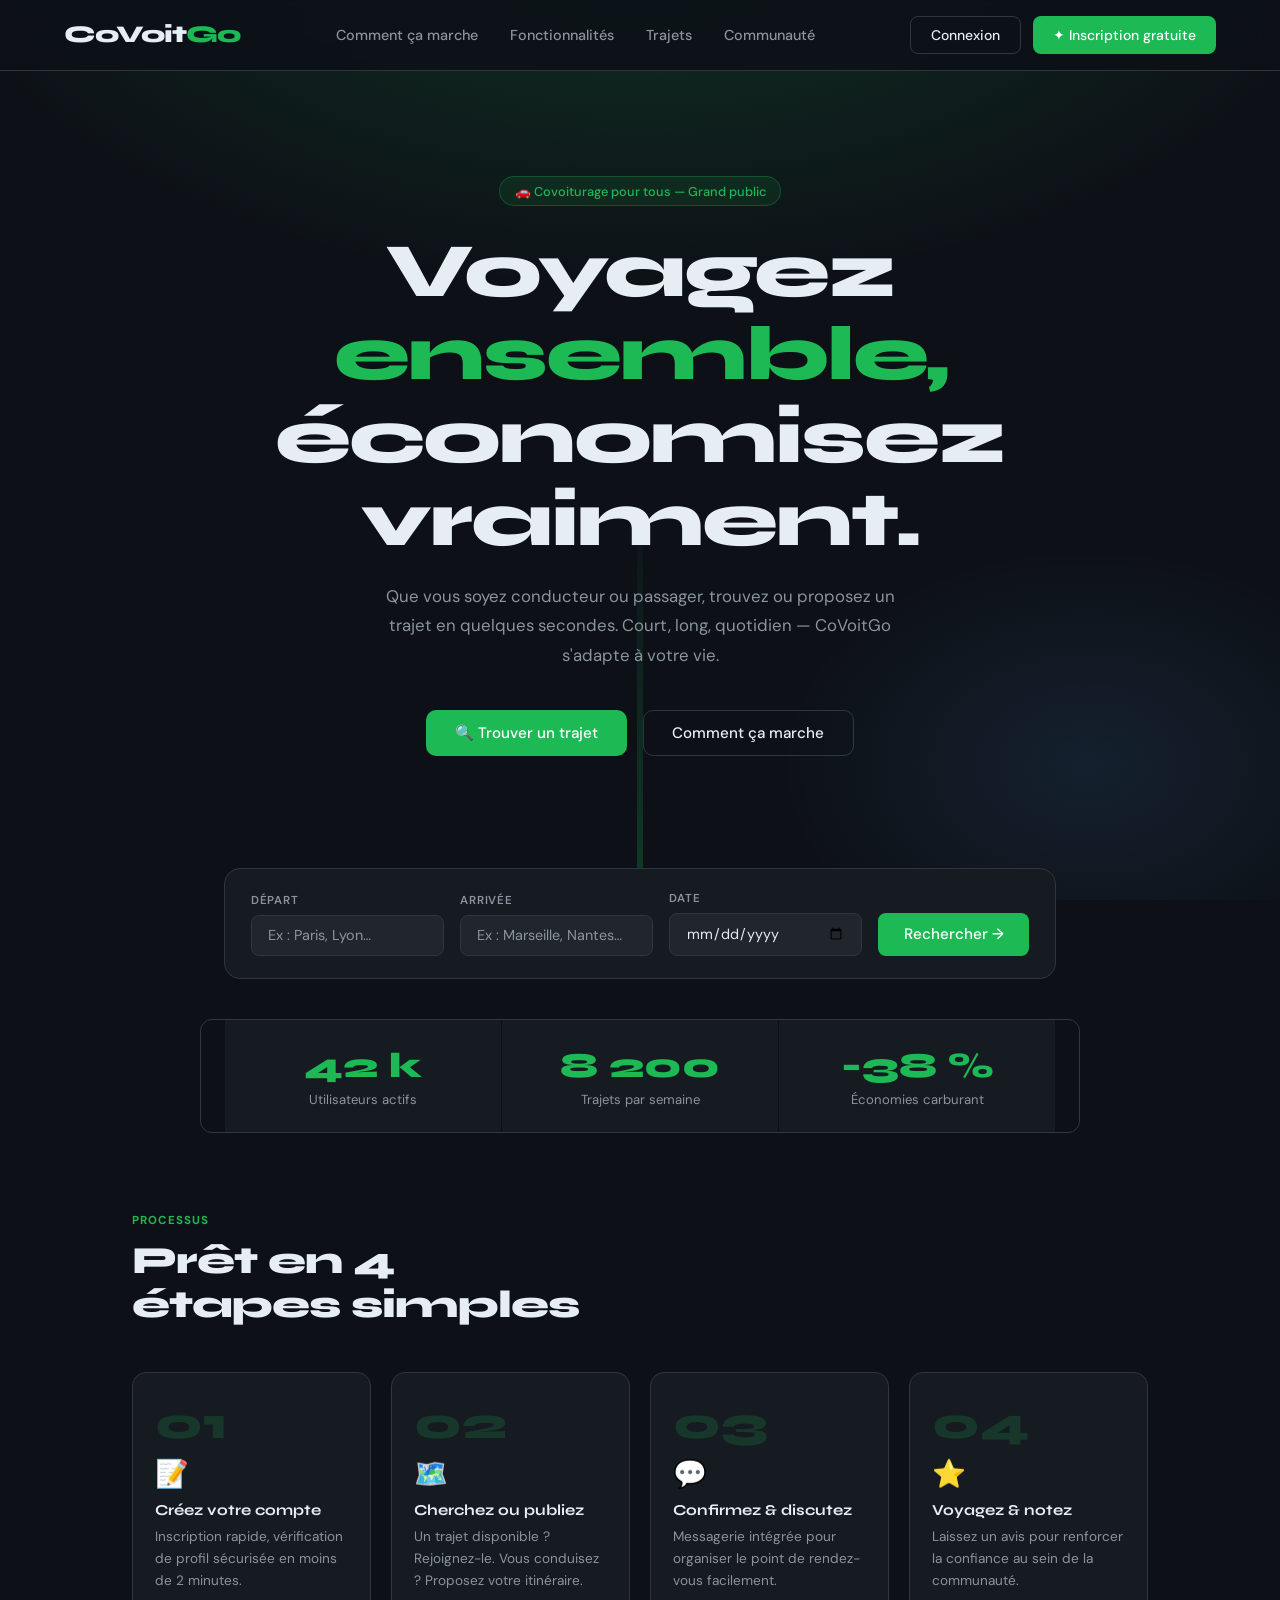
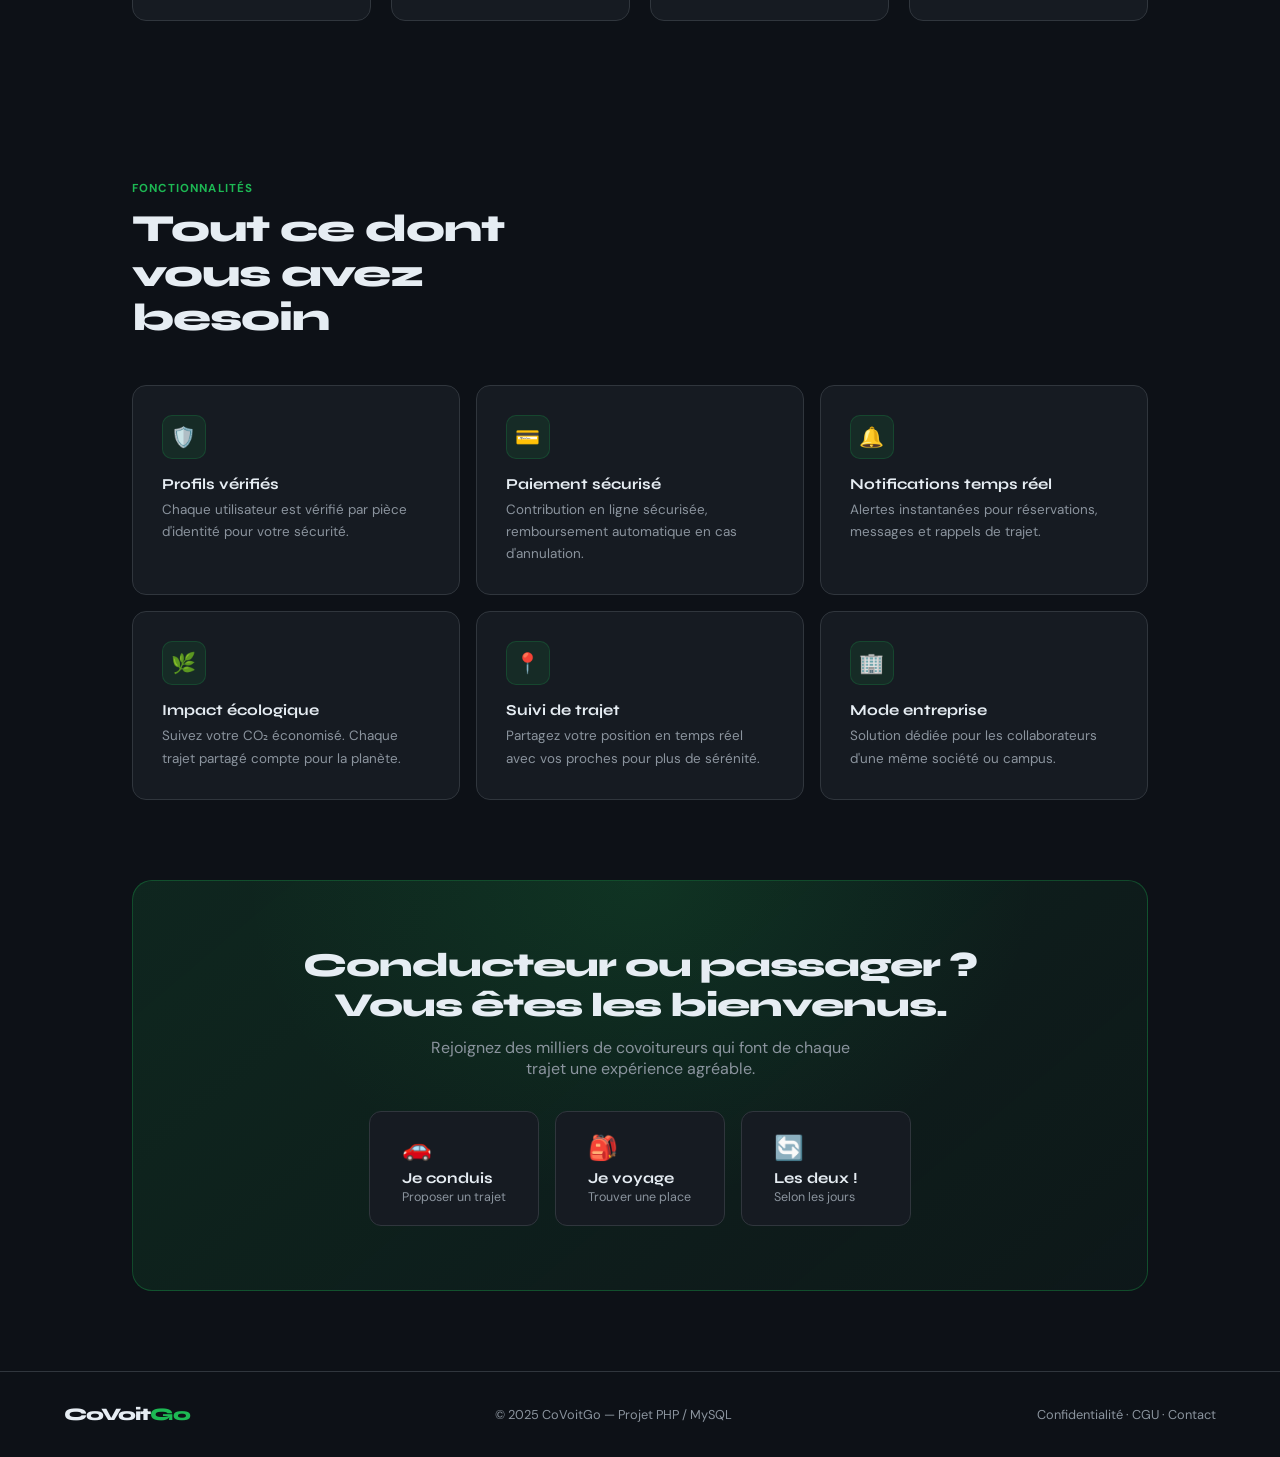
==== index.html @ 41d10e51 "code sans backend" ====
<!DOCTYPE html>
<html lang="fr">
<head>
  <meta charset="UTF-8" />
  <meta name="viewport" content="width=device-width, initial-scale=1.0"/>
  <title>CoVoitGo — Voyagez ensemble</title>
  <link href="https://fonts.googleapis.com/css2?family=Syne:wght@400;600;700;800&family=DM+Sans:wght@300;400;500&display=swap" rel="stylesheet"/>
  <style>
    *, *::before, *::after { box-sizing: border-box; margin: 0; padding: 0; }

    :root {
      --green:  #1DB954;
      --green-dark: #13873c;
      --night:  #0D1117;
      --surface: #161B22;
      --surface2: #21262D;
      --border: #30363D;
      --text:   #E6EDF3;
      --muted:  #8B949E;
      --accent: #58A6FF;
    }

    html { scroll-behavior: smooth; }
    body {
      font-family: 'DM Sans', sans-serif;
      background: var(--night); color: var(--text);
      overflow-x: hidden;
    }

    /* NAV */
    nav {
      position: fixed; top: 0; left: 0; right: 0; z-index: 100;
      display: flex; align-items: center; justify-content: space-between;
      padding: 1rem 4rem;
      background: rgba(13,17,23,.88);
      backdrop-filter: blur(12px);
      border-bottom: 1px solid var(--border);
    }
    .logo { font-family: 'Syne', sans-serif; font-size: 1.5rem; font-weight: 800; letter-spacing: -1px; }
    .logo span { color: var(--green); }
    .nav-links { display: flex; gap: 2rem; list-style: none; }
    .nav-links a { color: var(--muted); text-decoration: none; font-size: .9rem; font-weight: 500; transition: color .2s; }
    .nav-links a:hover { color: var(--text); }
    .nav-cta { display: flex; gap: .75rem; }
    .btn {
      font-family: 'DM Sans', sans-serif; font-size: .875rem; font-weight: 500;
      padding: .55rem 1.25rem; border-radius: 8px;
      cursor: pointer; border: none; transition: all .2s; text-decoration: none;
      display: inline-flex; align-items: center; gap: .4rem;
    }
    .btn-ghost { background: transparent; color: var(--text); border: 1px solid var(--border); }
    .btn-ghost:hover { background: var(--surface2); }
    .btn-primary { background: var(--green); color: #fff; }
    .btn-primary:hover { background: var(--green-dark); transform: translateY(-1px); }

    /* HERO */
    .hero {
      min-height: 100vh;
      display: flex; flex-direction: column; align-items: center; justify-content: center;
      text-align: center; padding: 8rem 2rem 6rem;
      position: relative; overflow: hidden;
    }
    .hero-bg {
      position: absolute; inset: 0; z-index: 0;
      background:
        radial-gradient(ellipse 80% 60% at 50% -10%, rgba(29,185,84,.2) 0%, transparent 70%),
        radial-gradient(ellipse 40% 40% at 85% 85%, rgba(88,166,255,.1) 0%, transparent 60%);
    }
    .road {
      position: absolute; bottom: 0; left: 50%; transform: translateX(-50%);
      width: 6px; height: 45%; background: linear-gradient(to top, var(--green), transparent);
      opacity: .25; border-radius: 9px;
    }
    .hero-tag {
      display: inline-flex; align-items: center; gap: .5rem;
      background: rgba(29,185,84,.1); border: 1px solid rgba(29,185,84,.3);
      color: var(--green); font-size: .8rem; font-weight: 500;
      padding: .35rem .9rem; border-radius: 99px; margin-bottom: 1.5rem;
      position: relative; z-index: 1;
      animation: fadeDown .6s ease both;
    }
    .hero h1 {
      font-family: 'Syne', sans-serif;
      font-size: clamp(2.6rem, 6vw, 5rem);
      font-weight: 800; line-height: 1.08; letter-spacing: -2px;
      max-width: 800px; position: relative; z-index: 1;
      animation: fadeDown .7s .1s ease both;
    }
    .hero h1 .hl { color: var(--green); }
    .hero p {
      max-width: 520px; color: var(--muted); font-size: 1.05rem; line-height: 1.75;
      margin-top: 1.25rem; position: relative; z-index: 1;
      animation: fadeDown .7s .2s ease both;
    }
    .hero-actions {
      display: flex; gap: 1rem; margin-top: 2.5rem;
      position: relative; z-index: 1;
      animation: fadeDown .7s .3s ease both;
    }
    .hero-actions .btn { font-size: .95rem; padding: .75rem 1.8rem; border-radius: 10px; }

    /* SEARCH */
    .search-wrap {
      max-width: 880px; margin: -2rem auto 0;
      padding: 0 1.5rem; position: relative; z-index: 10;
      animation: fadeUp .7s .45s ease both;
    }
    .search-card {
      background: var(--surface); border: 1px solid var(--border);
      border-radius: 16px; padding: 1.4rem 1.6rem;
      display: grid; grid-template-columns: 1fr 1fr 1fr auto; gap: 1rem; align-items: end;
    }
    .field label {
      display: block; font-size: .72rem; color: var(--muted); font-weight: 600;
      margin-bottom: .4rem; letter-spacing: .08em; text-transform: uppercase;
    }
    .field input {
      width: 100%; background: var(--surface2); border: 1px solid var(--border);
      color: var(--text); font-family: 'DM Sans', sans-serif; font-size: .9rem;
      padding: .65rem 1rem; border-radius: 8px; outline: none; transition: border-color .2s;
    }
    .field input:focus { border-color: var(--green); }
    .field input::placeholder { color: var(--muted); }

    /* STATS */
    .stats-row {
      max-width: 880px; margin: 2.5rem auto 0; padding: 0 1.5rem;
      display: grid; grid-template-columns: repeat(3,1fr); gap: 1px;
      border: 1px solid var(--border); border-radius: 12px; overflow: hidden;
    }
    .stat { background: var(--surface); padding: 1.5rem; text-align: center; }
    .stat-num { font-family: 'Syne', sans-serif; font-size: 2.2rem; font-weight: 800; color: var(--green); }
    .stat-lbl { color: var(--muted); font-size: .82rem; margin-top: .25rem; }

    /* SECTION */
    .section { padding: 5rem 2rem; max-width: 1080px; margin: 0 auto; }
    .s-tag { font-size: .72rem; font-weight: 700; letter-spacing: .1em; text-transform: uppercase; color: var(--green); margin-bottom: .7rem; }
    .s-title { font-family: 'Syne', sans-serif; font-size: clamp(1.7rem, 3vw, 2.4rem); font-weight: 800; letter-spacing: -1px; line-height: 1.15; max-width: 480px; }

    /* STEPS */
    .steps { display: grid; grid-template-columns: repeat(4,1fr); gap: 1.25rem; margin-top: 2.8rem; }
    .step {
      background: var(--surface); border: 1px solid var(--border);
      border-radius: 14px; padding: 1.8rem 1.4rem;
      transition: transform .2s, border-color .2s;
    }
    .step:hover { transform: translateY(-5px); border-color: var(--green); }
    .step-n { font-family: 'Syne', sans-serif; font-size: 2.8rem; font-weight: 800; color: rgba(29,185,84,.18); line-height: 1; }
    .step-ico { font-size: 1.7rem; margin: .6rem 0; }
    .step h3 { font-family: 'Syne', sans-serif; font-size: .95rem; font-weight: 700; margin-bottom: .45rem; }
    .step p { color: var(--muted); font-size: .85rem; line-height: 1.6; }

    /* FEATURES */
    .feat-grid { display: grid; grid-template-columns: repeat(3,1fr); gap: 1rem; margin-top: 2.8rem; }
    .feat {
      background: var(--surface); border: 1px solid var(--border);
      border-radius: 14px; padding: 1.8rem; transition: all .25s;
    }
    .feat:hover { border-color: rgba(29,185,84,.4); background: var(--surface2); }
    .feat-ico {
      width: 44px; height: 44px; border-radius: 10px;
      background: rgba(29,185,84,.1); border: 1px solid rgba(29,185,84,.2);
      display: flex; align-items: center; justify-content: center;
      font-size: 1.25rem; margin-bottom: 1rem;
    }
    .feat h3 { font-family: 'Syne', sans-serif; font-size: .95rem; font-weight: 700; margin-bottom: .4rem; }
    .feat p { color: var(--muted); font-size: .84rem; line-height: 1.65; }

    /* CTA BANNER */
    .cta-section { padding: 0 2rem 5rem; max-width: 1080px; margin: 0 auto; }
    .cta-box {
      background: linear-gradient(140deg, rgba(29,185,84,.13) 0%, rgba(29,185,84,.04) 100%);
      border: 1px solid rgba(29,185,84,.3); border-radius: 20px;
      padding: 4rem; text-align: center; position: relative; overflow: hidden;
    }
    .cta-box::before {
      content: ''; position: absolute; inset: 0;
      background: radial-gradient(ellipse at 50% 0%, rgba(29,185,84,.12), transparent 55%);
    }
    .cta-box h2 { font-family: 'Syne', sans-serif; font-size: 2.1rem; font-weight: 800; letter-spacing: -1px; position: relative; }
    .cta-box p { color: var(--muted); font-size: 1rem; max-width: 440px; margin: .8rem auto 2rem; position: relative; }
    .role-cards { display: flex; gap: 1rem; justify-content: center; flex-wrap: wrap; position: relative; }
    .role-card {
      background: var(--surface); border: 1px solid var(--border);
      border-radius: 12px; padding: 1.25rem 2rem;
      cursor: pointer; transition: all .2s; text-decoration: none; color: inherit;
      display: flex; flex-direction: column; align-items: flex-start; min-width: 170px;
    }
    .role-card:hover { border-color: var(--green); transform: translateY(-2px); }
    .role-card .ri { font-size: 1.5rem; margin-bottom: .35rem; }
    .role-card .rl { font-family: 'Syne', sans-serif; font-weight: 700; font-size: .95rem; }
    .role-card .rs { color: var(--muted); font-size: .78rem; margin-top: .12rem; }

    /* FOOTER */
    footer {
      border-top: 1px solid var(--border); padding: 2rem 4rem;
      display: flex; align-items: center; justify-content: space-between;
    }
    footer .logo { font-size: 1.1rem; }
    footer p { color: var(--muted); font-size: .8rem; }

    /* ANIMS */
    @keyframes fadeDown {
      from { opacity:0; transform: translateY(-18px); }
      to   { opacity:1; transform: translateY(0); }
    }
    @keyframes fadeUp {
      from { opacity:0; transform: translateY(22px); }
      to   { opacity:1; transform: translateY(0); }
    }

    @media (max-width: 768px) {
      nav { padding: 1rem 1.25rem; }
      .nav-links { display: none; }
      .search-card { grid-template-columns: 1fr; }
      .steps { grid-template-columns: 1fr 1fr; }
      .feat-grid { grid-template-columns: 1fr; }
      .stats-row { grid-template-columns: 1fr; }
      footer { flex-direction: column; gap: .6rem; text-align: center; }
    }
  </style>
</head>
<body>

<nav>
  <div class="logo">CoVoit<span>Go</span></div>
  <ul class="nav-links">
    <li><a href="#how">Comment ça marche</a></li>
    <li><a href="#features">Fonctionnalités</a></li>
    <li><a href="#">Trajets</a></li>
    <li><a href="#">Communauté</a></li>
  </ul>
  <div class="nav-cta">
    <a href="dashboard.html" class="btn btn-ghost">Connexion</a>
    <a href="dashboard.html" class="btn btn-primary">✦ Inscription gratuite</a>
  </div>
</nav>

<!-- HERO -->
<section class="hero">
  <div class="hero-bg"></div>
  <div class="road"></div>
  <div class="hero-tag">🚗 Covoiturage pour tous — Grand public</div>
  <h1>Voyagez <span class="hl">ensemble,</span><br/>économisez vraiment.</h1>
  <p>Que vous soyez conducteur ou passager, trouvez ou proposez un trajet en quelques secondes. Court, long, quotidien — CoVoitGo s'adapte à votre vie.</p>
  <div class="hero-actions">
    <a href="#search" class="btn btn-primary">🔍 Trouver un trajet</a>
    <a href="#how" class="btn btn-ghost">Comment ça marche</a>
  </div>
</section>

<!-- SEARCH -->
<div class="search-wrap" id="search">
  <div class="search-card">
    <div class="field">
      <label>Départ</label>
      <input type="text" placeholder="Ex : Paris, Lyon…" />
    </div>
    <div class="field">
      <label>Arrivée</label>
      <input type="text" placeholder="Ex : Marseille, Nantes…" />
    </div>
    <div class="field">
      <label>Date</label>
      <input type="date" />
    </div>
    <button class="btn btn-primary" style="padding:.72rem 1.6rem; font-size:.95rem; border-radius:8px;">Rechercher →</button>
  </div>
</div>

<!-- STATS -->
<div class="stats-row">
  <div class="stat"><div class="stat-num">42 k</div><div class="stat-lbl">Utilisateurs actifs</div></div>
  <div class="stat"><div class="stat-num">8 200</div><div class="stat-lbl">Trajets par semaine</div></div>
  <div class="stat"><div class="stat-num">-38 %</div><div class="stat-lbl">Économies carburant</div></div>
</div>

<!-- HOW -->
<section class="section" id="how">
  <div class="s-tag">Processus</div>
  <h2 class="s-title">Prêt en 4 étapes simples</h2>
  <div class="steps">
    <div class="step"><div class="step-n">01</div><div class="step-ico">📝</div><h3>Créez votre compte</h3><p>Inscription rapide, vérification de profil sécurisée en moins de 2 minutes.</p></div>
    <div class="step"><div class="step-n">02</div><div class="step-ico">🗺️</div><h3>Cherchez ou publiez</h3><p>Un trajet disponible ? Rejoignez-le. Vous conduisez ? Proposez votre itinéraire.</p></div>
    <div class="step"><div class="step-n">03</div><div class="step-ico">💬</div><h3>Confirmez & discutez</h3><p>Messagerie intégrée pour organiser le point de rendez-vous facilement.</p></div>
    <div class="step"><div class="step-n">04</div><div class="step-ico">⭐</div><h3>Voyagez & notez</h3><p>Laissez un avis pour renforcer la confiance au sein de la communauté.</p></div>
  </div>
</section>

<!-- FEATURES -->
<section class="section" id="features">
  <div class="s-tag">Fonctionnalités</div>
  <h2 class="s-title">Tout ce dont vous avez besoin</h2>
  <div class="feat-grid">
    <div class="feat"><div class="feat-ico">🛡️</div><h3>Profils vérifiés</h3><p>Chaque utilisateur est vérifié par pièce d'identité pour votre sécurité.</p></div>
    <div class="feat"><div class="feat-ico">💳</div><h3>Paiement sécurisé</h3><p>Contribution en ligne sécurisée, remboursement automatique en cas d'annulation.</p></div>
    <div class="feat"><div class="feat-ico">🔔</div><h3>Notifications temps réel</h3><p>Alertes instantanées pour réservations, messages et rappels de trajet.</p></div>
    <div class="feat"><div class="feat-ico">🌿</div><h3>Impact écologique</h3><p>Suivez votre CO₂ économisé. Chaque trajet partagé compte pour la planète.</p></div>
    <div class="feat"><div class="feat-ico">📍</div><h3>Suivi de trajet</h3><p>Partagez votre position en temps réel avec vos proches pour plus de sérénité.</p></div>
    <div class="feat"><div class="feat-ico">🏢</div><h3>Mode entreprise</h3><p>Solution dédiée pour les collaborateurs d'une même société ou campus.</p></div>
  </div>
</section>

<!-- CTA -->
<div class="cta-section">
  <div class="cta-box">
    <h2>Conducteur ou passager ?<br/>Vous êtes les bienvenus.</h2>
    <p>Rejoignez des milliers de covoitureurs qui font de chaque trajet une expérience agréable.</p>
    <div class="role-cards">
      <a href="dashboard.html" class="role-card"><span class="ri">🚗</span><span class="rl">Je conduis</span><span class="rs">Proposer un trajet</span></a>
      <a href="dashboard.html" class="role-card"><span class="ri">🎒</span><span class="rl">Je voyage</span><span class="rs">Trouver une place</span></a>
      <a href="dashboard.html" class="role-card"><span class="ri">🔄</span><span class="rl">Les deux !</span><span class="rs">Selon les jours</span></a>
    </div>
  </div>
</div>

<footer>
  <div class="logo">CoVoit<span>Go</span></div>
  <p>© 2025 CoVoitGo — Projet PHP / MySQL</p>
  <p>Confidentialité · CGU · Contact</p>
</footer>

</body>
</html>
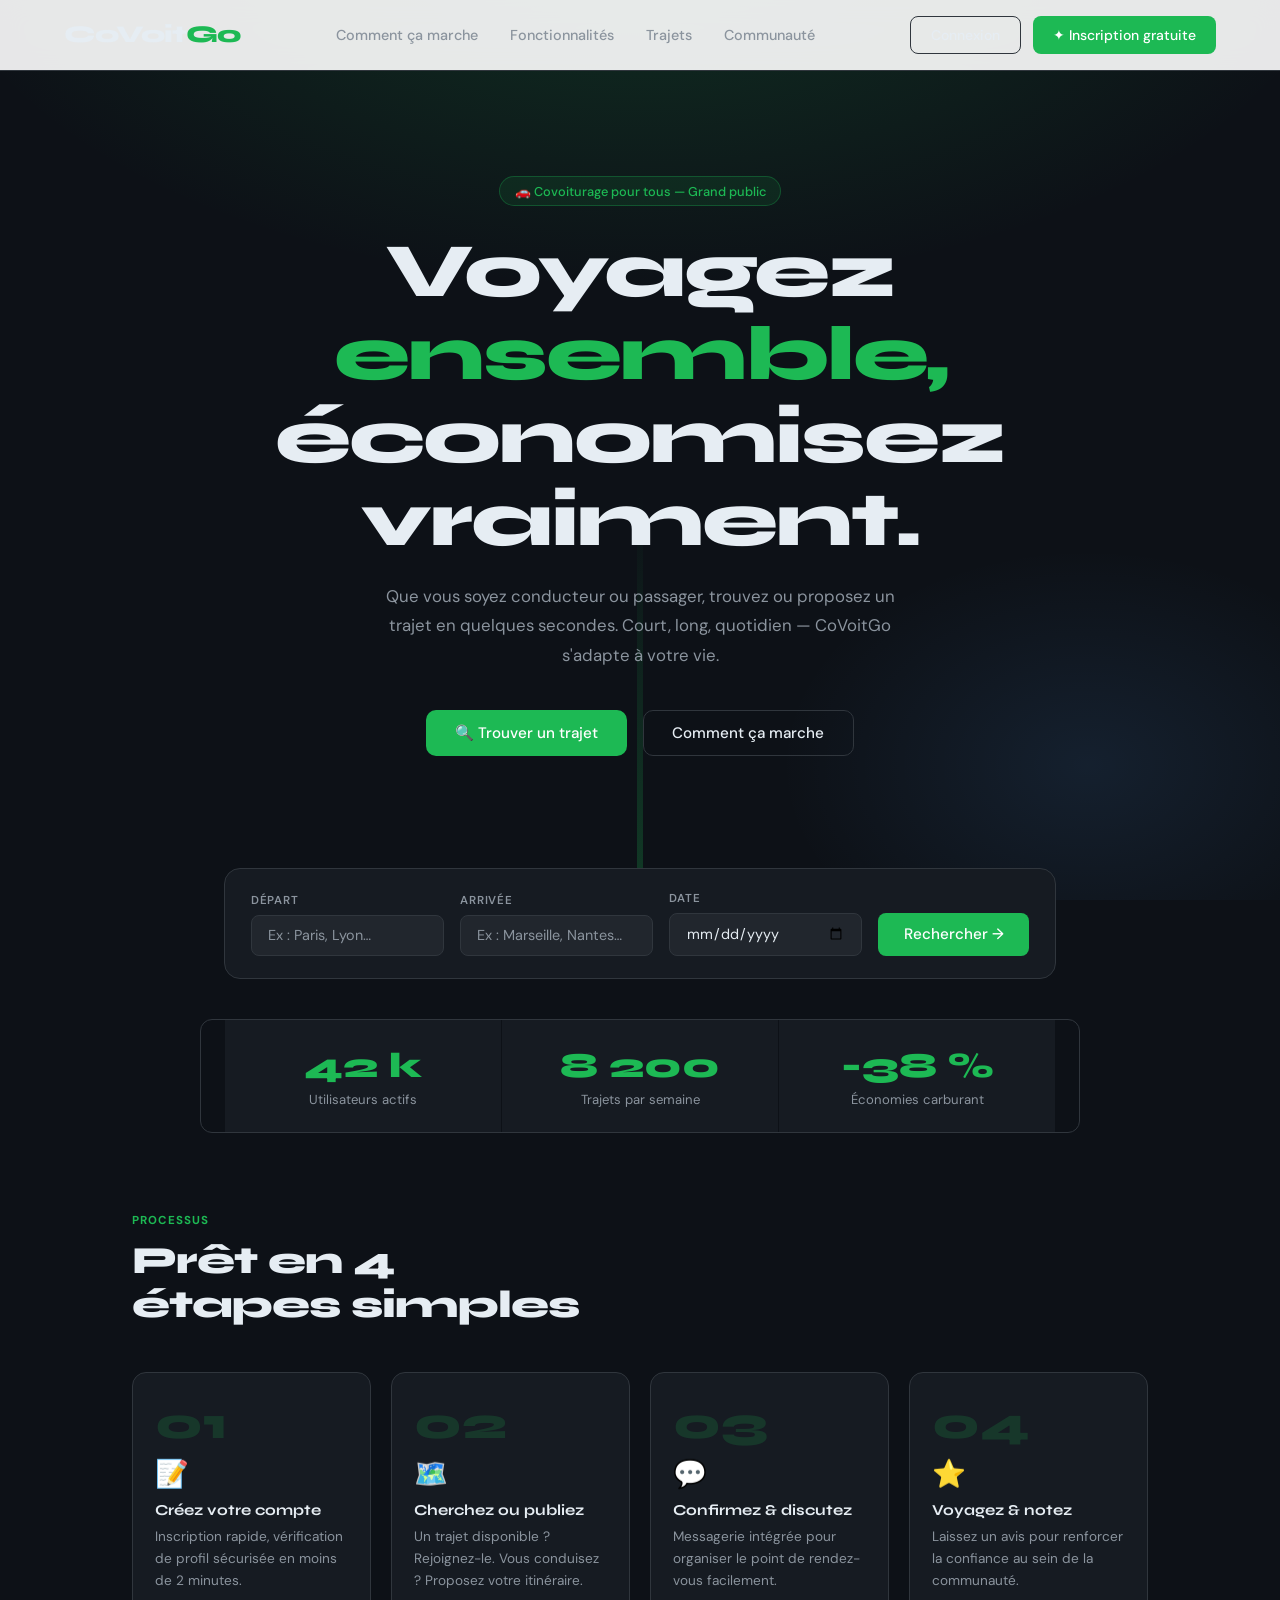
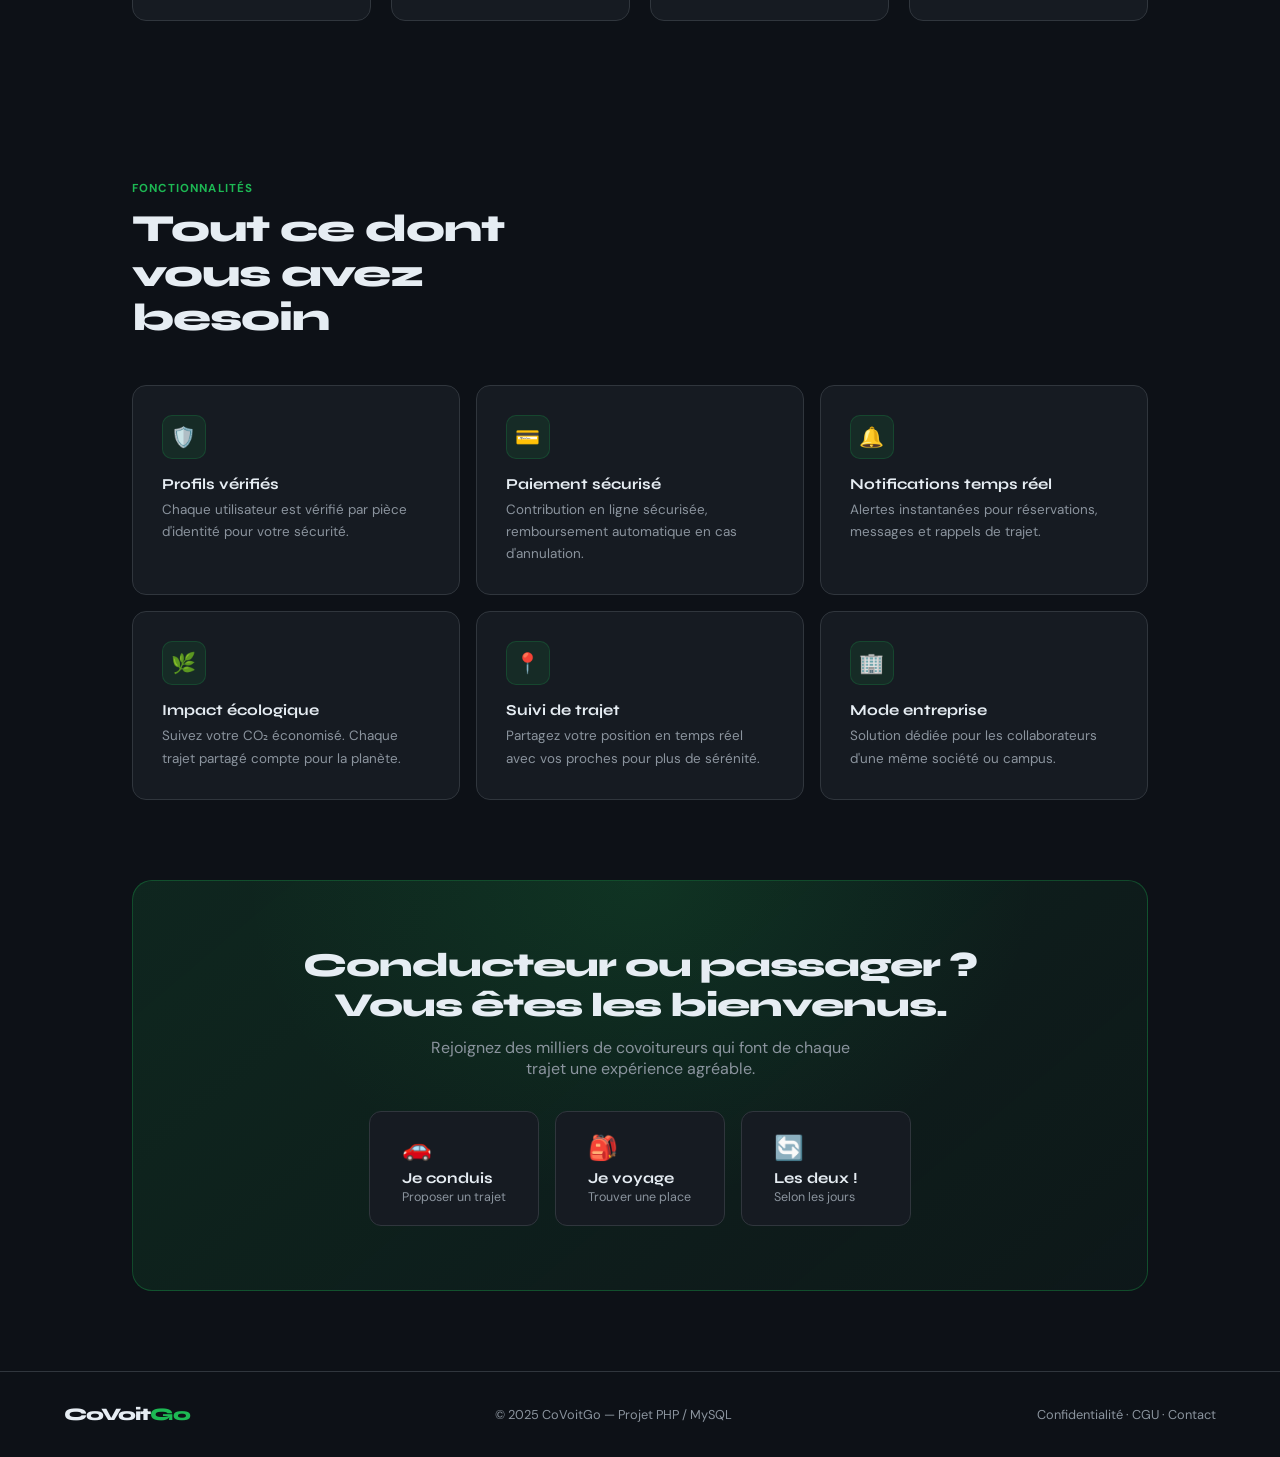
==== commit 8d1f39fe: "implémentation 1" ====
--- a/index.html
+++ b/index.html
@@ -5,220 +5,7 @@
   <meta name="viewport" content="width=device-width, initial-scale=1.0"/>
   <title>CoVoitGo — Voyagez ensemble</title>
   <link href="https://fonts.googleapis.com/css2?family=Syne:wght@400;600;700;800&family=DM+Sans:wght@300;400;500&display=swap" rel="stylesheet"/>
-  <style>
-    *, *::before, *::after { box-sizing: border-box; margin: 0; padding: 0; }
-
-    :root {
-      --green:  #1DB954;
-      --green-dark: #13873c;
-      --night:  #0D1117;
-      --surface: #161B22;
-      --surface2: #21262D;
-      --border: #30363D;
-      --text:   #E6EDF3;
-      --muted:  #8B949E;
-      --accent: #58A6FF;
-    }
-
-    html { scroll-behavior: smooth; }
-    body {
-      font-family: 'DM Sans', sans-serif;
-      background: var(--night); color: var(--text);
-      overflow-x: hidden;
-    }
-
-    /* NAV */
-    nav {
-      position: fixed; top: 0; left: 0; right: 0; z-index: 100;
-      display: flex; align-items: center; justify-content: space-between;
-      padding: 1rem 4rem;
-      background: rgba(13,17,23,.88);
-      backdrop-filter: blur(12px);
-      border-bottom: 1px solid var(--border);
-    }
-    .logo { font-family: 'Syne', sans-serif; font-size: 1.5rem; font-weight: 800; letter-spacing: -1px; }
-    .logo span { color: var(--green); }
-    .nav-links { display: flex; gap: 2rem; list-style: none; }
-    .nav-links a { color: var(--muted); text-decoration: none; font-size: .9rem; font-weight: 500; transition: color .2s; }
-    .nav-links a:hover { color: var(--text); }
-    .nav-cta { display: flex; gap: .75rem; }
-    .btn {
-      font-family: 'DM Sans', sans-serif; font-size: .875rem; font-weight: 500;
-      padding: .55rem 1.25rem; border-radius: 8px;
-      cursor: pointer; border: none; transition: all .2s; text-decoration: none;
-      display: inline-flex; align-items: center; gap: .4rem;
-    }
-    .btn-ghost { background: transparent; color: var(--text); border: 1px solid var(--border); }
-    .btn-ghost:hover { background: var(--surface2); }
-    .btn-primary { background: var(--green); color: #fff; }
-    .btn-primary:hover { background: var(--green-dark); transform: translateY(-1px); }
-
-    /* HERO */
-    .hero {
-      min-height: 100vh;
-      display: flex; flex-direction: column; align-items: center; justify-content: center;
-      text-align: center; padding: 8rem 2rem 6rem;
-      position: relative; overflow: hidden;
-    }
-    .hero-bg {
-      position: absolute; inset: 0; z-index: 0;
-      background:
-        radial-gradient(ellipse 80% 60% at 50% -10%, rgba(29,185,84,.2) 0%, transparent 70%),
-        radial-gradient(ellipse 40% 40% at 85% 85%, rgba(88,166,255,.1) 0%, transparent 60%);
-    }
-    .road {
-      position: absolute; bottom: 0; left: 50%; transform: translateX(-50%);
-      width: 6px; height: 45%; background: linear-gradient(to top, var(--green), transparent);
-      opacity: .25; border-radius: 9px;
-    }
-    .hero-tag {
-      display: inline-flex; align-items: center; gap: .5rem;
-      background: rgba(29,185,84,.1); border: 1px solid rgba(29,185,84,.3);
-      color: var(--green); font-size: .8rem; font-weight: 500;
-      padding: .35rem .9rem; border-radius: 99px; margin-bottom: 1.5rem;
-      position: relative; z-index: 1;
-      animation: fadeDown .6s ease both;
-    }
-    .hero h1 {
-      font-family: 'Syne', sans-serif;
-      font-size: clamp(2.6rem, 6vw, 5rem);
-      font-weight: 800; line-height: 1.08; letter-spacing: -2px;
-      max-width: 800px; position: relative; z-index: 1;
-      animation: fadeDown .7s .1s ease both;
-    }
-    .hero h1 .hl { color: var(--green); }
-    .hero p {
-      max-width: 520px; color: var(--muted); font-size: 1.05rem; line-height: 1.75;
-      margin-top: 1.25rem; position: relative; z-index: 1;
-      animation: fadeDown .7s .2s ease both;
-    }
-    .hero-actions {
-      display: flex; gap: 1rem; margin-top: 2.5rem;
-      position: relative; z-index: 1;
-      animation: fadeDown .7s .3s ease both;
-    }
-    .hero-actions .btn { font-size: .95rem; padding: .75rem 1.8rem; border-radius: 10px; }
-
-    /* SEARCH */
-    .search-wrap {
-      max-width: 880px; margin: -2rem auto 0;
-      padding: 0 1.5rem; position: relative; z-index: 10;
-      animation: fadeUp .7s .45s ease both;
-    }
-    .search-card {
-      background: var(--surface); border: 1px solid var(--border);
-      border-radius: 16px; padding: 1.4rem 1.6rem;
-      display: grid; grid-template-columns: 1fr 1fr 1fr auto; gap: 1rem; align-items: end;
-    }
-    .field label {
-      display: block; font-size: .72rem; color: var(--muted); font-weight: 600;
-      margin-bottom: .4rem; letter-spacing: .08em; text-transform: uppercase;
-    }
-    .field input {
-      width: 100%; background: var(--surface2); border: 1px solid var(--border);
-      color: var(--text); font-family: 'DM Sans', sans-serif; font-size: .9rem;
-      padding: .65rem 1rem; border-radius: 8px; outline: none; transition: border-color .2s;
-    }
-    .field input:focus { border-color: var(--green); }
-    .field input::placeholder { color: var(--muted); }
-
-    /* STATS */
-    .stats-row {
-      max-width: 880px; margin: 2.5rem auto 0; padding: 0 1.5rem;
-      display: grid; grid-template-columns: repeat(3,1fr); gap: 1px;
-      border: 1px solid var(--border); border-radius: 12px; overflow: hidden;
-    }
-    .stat { background: var(--surface); padding: 1.5rem; text-align: center; }
-    .stat-num { font-family: 'Syne', sans-serif; font-size: 2.2rem; font-weight: 800; color: var(--green); }
-    .stat-lbl { color: var(--muted); font-size: .82rem; margin-top: .25rem; }
-
-    /* SECTION */
-    .section { padding: 5rem 2rem; max-width: 1080px; margin: 0 auto; }
-    .s-tag { font-size: .72rem; font-weight: 700; letter-spacing: .1em; text-transform: uppercase; color: var(--green); margin-bottom: .7rem; }
-    .s-title { font-family: 'Syne', sans-serif; font-size: clamp(1.7rem, 3vw, 2.4rem); font-weight: 800; letter-spacing: -1px; line-height: 1.15; max-width: 480px; }
-
-    /* STEPS */
-    .steps { display: grid; grid-template-columns: repeat(4,1fr); gap: 1.25rem; margin-top: 2.8rem; }
-    .step {
-      background: var(--surface); border: 1px solid var(--border);
-      border-radius: 14px; padding: 1.8rem 1.4rem;
-      transition: transform .2s, border-color .2s;
-    }
-    .step:hover { transform: translateY(-5px); border-color: var(--green); }
-    .step-n { font-family: 'Syne', sans-serif; font-size: 2.8rem; font-weight: 800; color: rgba(29,185,84,.18); line-height: 1; }
-    .step-ico { font-size: 1.7rem; margin: .6rem 0; }
-    .step h3 { font-family: 'Syne', sans-serif; font-size: .95rem; font-weight: 700; margin-bottom: .45rem; }
-    .step p { color: var(--muted); font-size: .85rem; line-height: 1.6; }
-
-    /* FEATURES */
-    .feat-grid { display: grid; grid-template-columns: repeat(3,1fr); gap: 1rem; margin-top: 2.8rem; }
-    .feat {
-      background: var(--surface); border: 1px solid var(--border);
-      border-radius: 14px; padding: 1.8rem; transition: all .25s;
-    }
-    .feat:hover { border-color: rgba(29,185,84,.4); background: var(--surface2); }
-    .feat-ico {
-      width: 44px; height: 44px; border-radius: 10px;
-      background: rgba(29,185,84,.1); border: 1px solid rgba(29,185,84,.2);
-      display: flex; align-items: center; justify-content: center;
-      font-size: 1.25rem; margin-bottom: 1rem;
-    }
-    .feat h3 { font-family: 'Syne', sans-serif; font-size: .95rem; font-weight: 700; margin-bottom: .4rem; }
-    .feat p { color: var(--muted); font-size: .84rem; line-height: 1.65; }
-
-    /* CTA BANNER */
-    .cta-section { padding: 0 2rem 5rem; max-width: 1080px; margin: 0 auto; }
-    .cta-box {
-      background: linear-gradient(140deg, rgba(29,185,84,.13) 0%, rgba(29,185,84,.04) 100%);
-      border: 1px solid rgba(29,185,84,.3); border-radius: 20px;
-      padding: 4rem; text-align: center; position: relative; overflow: hidden;
-    }
-    .cta-box::before {
-      content: ''; position: absolute; inset: 0;
-      background: radial-gradient(ellipse at 50% 0%, rgba(29,185,84,.12), transparent 55%);
-    }
-    .cta-box h2 { font-family: 'Syne', sans-serif; font-size: 2.1rem; font-weight: 800; letter-spacing: -1px; position: relative; }
-    .cta-box p { color: var(--muted); font-size: 1rem; max-width: 440px; margin: .8rem auto 2rem; position: relative; }
-    .role-cards { display: flex; gap: 1rem; justify-content: center; flex-wrap: wrap; position: relative; }
-    .role-card {
-      background: var(--surface); border: 1px solid var(--border);
-      border-radius: 12px; padding: 1.25rem 2rem;
-      cursor: pointer; transition: all .2s; text-decoration: none; color: inherit;
-      display: flex; flex-direction: column; align-items: flex-start; min-width: 170px;
-    }
-    .role-card:hover { border-color: var(--green); transform: translateY(-2px); }
-    .role-card .ri { font-size: 1.5rem; margin-bottom: .35rem; }
-    .role-card .rl { font-family: 'Syne', sans-serif; font-weight: 700; font-size: .95rem; }
-    .role-card .rs { color: var(--muted); font-size: .78rem; margin-top: .12rem; }
-
-    /* FOOTER */
-    footer {
-      border-top: 1px solid var(--border); padding: 2rem 4rem;
-      display: flex; align-items: center; justify-content: space-between;
-    }
-    footer .logo { font-size: 1.1rem; }
-    footer p { color: var(--muted); font-size: .8rem; }
-
-    /* ANIMS */
-    @keyframes fadeDown {
-      from { opacity:0; transform: translateY(-18px); }
-      to   { opacity:1; transform: translateY(0); }
-    }
-    @keyframes fadeUp {
-      from { opacity:0; transform: translateY(22px); }
-      to   { opacity:1; transform: translateY(0); }
-    }
-
-    @media (max-width: 768px) {
-      nav { padding: 1rem 1.25rem; }
-      .nav-links { display: none; }
-      .search-card { grid-template-columns: 1fr; }
-      .steps { grid-template-columns: 1fr 1fr; }
-      .feat-grid { grid-template-columns: 1fr; }
-      .stats-row { grid-template-columns: 1fr; }
-      footer { flex-direction: column; gap: .6rem; text-align: center; }
-    }
-  </style>
+  <link rel="stylesheet" href="css/style.css">
 </head>
 <body>
 
@@ -264,7 +51,7 @@
       <label>Date</label>
       <input type="date" />
     </div>
-    <button class="btn btn-primary" style="padding:.72rem 1.6rem; font-size:.95rem; border-radius:8px;">Rechercher →</button>
+    <button class="btn btn-primary" id="search-btn" style="padding:.72rem 1.6rem; font-size:.95rem; border-radius:8px;">Rechercher →</button>
   </div>
 </div>
 
@@ -320,5 +107,6 @@
   <p>Confidentialité · CGU · Contact</p>
 </footer>
 
+<script src="js/main.js"></script>
 </body>
 </html>
--- a/css/style.css
+++ b/css/style.css
@@ -0,0 +1,212 @@
+*, *::before, *::after { box-sizing: border-box; margin: 0; padding: 0; }
+
+:root {
+  --green:  #1DB954;
+  --green-dark: #13873c;
+  --night:  #0D1117;
+  --surface: #161B22;
+  --surface2: #21262D;
+  --border: #30363D;
+  --text:   #E6EDF3;
+  --muted:  #8B949E;
+  --accent: #58A6FF;
+}
+
+html { scroll-behavior: smooth; }
+body {
+  font-family: 'DM Sans', sans-serif;
+  background: var(--night); color: var(--text);
+  overflow-x: hidden;
+}
+
+/* NAV */
+nav {
+  position: fixed; top: 0; left: 0; right: 0; z-index: 100;
+  display: flex; align-items: center; justify-content: space-between;
+  padding: 1rem 4rem;
+  background: rgba(13,17,23,.88);
+  backdrop-filter: blur(12px);
+  border-bottom: 1px solid var(--border);
+}
+.logo { font-family: 'Syne', sans-serif; font-size: 1.5rem; font-weight: 800; letter-spacing: -1px; }
+.logo span { color: var(--green); }
+.nav-links { display: flex; gap: 2rem; list-style: none; }
+.nav-links a { color: var(--muted); text-decoration: none; font-size: .9rem; font-weight: 500; transition: color .2s; }
+.nav-links a:hover { color: var(--text); }
+.nav-cta { display: flex; gap: .75rem; }
+.btn {
+  font-family: 'DM Sans', sans-serif; font-size: .875rem; font-weight: 500;
+  padding: .55rem 1.25rem; border-radius: 8px;
+  cursor: pointer; border: none; transition: all .2s; text-decoration: none;
+  display: inline-flex; align-items: center; gap: .4rem;
+}
+.btn-ghost { background: transparent; color: var(--text); border: 1px solid var(--border); }
+.btn-ghost:hover { background: var(--surface2); }
+.btn-primary { background: var(--green); color: #fff; }
+.btn-primary:hover { background: var(--green-dark); transform: translateY(-1px); }
+
+/* HERO */
+.hero {
+  min-height: 100vh;
+  display: flex; flex-direction: column; align-items: center; justify-content: center;
+  text-align: center; padding: 8rem 2rem 6rem;
+  position: relative; overflow: hidden;
+}
+.hero-bg {
+  position: absolute; inset: 0; z-index: 0;
+  background:
+    radial-gradient(ellipse 80% 60% at 50% -10%, rgba(29,185,84,.2) 0%, transparent 70%),
+    radial-gradient(ellipse 40% 40% at 85% 85%, rgba(88,166,255,.1) 0%, transparent 60%);
+}
+.road {
+  position: absolute; bottom: 0; left: 50%; transform: translateX(-50%);
+  width: 6px; height: 45%; background: linear-gradient(to top, var(--green), transparent);
+  opacity: .25; border-radius: 9px;
+}
+.hero-tag {
+  display: inline-flex; align-items: center; gap: .5rem;
+  background: rgba(29,185,84,.1); border: 1px solid rgba(29,185,84,.3);
+  color: var(--green); font-size: .8rem; font-weight: 500;
+  padding: .35rem .9rem; border-radius: 99px; margin-bottom: 1.5rem;
+  position: relative; z-index: 1;
+  animation: fadeDown .6s ease both;
+}
+.hero h1 {
+  font-family: 'Syne', sans-serif;
+  font-size: clamp(2.6rem, 6vw, 5rem);
+  font-weight: 800; line-height: 1.08; letter-spacing: -2px;
+  max-width: 800px; position: relative; z-index: 1;
+  animation: fadeDown .7s .1s ease both;
+}
+.hero h1 .hl { color: var(--green); }
+.hero p {
+  max-width: 520px; color: var(--muted); font-size: 1.05rem; line-height: 1.75;
+  margin-top: 1.25rem; position: relative; z-index: 1;
+  animation: fadeDown .7s .2s ease both;
+}
+.hero-actions {
+  display: flex; gap: 1rem; margin-top: 2.5rem;
+  position: relative; z-index: 1;
+  animation: fadeDown .7s .3s ease both;
+}
+.hero-actions .btn { font-size: .95rem; padding: .75rem 1.8rem; border-radius: 10px; }
+
+/* SEARCH */
+.search-wrap {
+  max-width: 880px; margin: -2rem auto 0;
+  padding: 0 1.5rem; position: relative; z-index: 10;
+  animation: fadeUp .7s .45s ease both;
+}
+.search-card {
+  background: var(--surface); border: 1px solid var(--border);
+  border-radius: 16px; padding: 1.4rem 1.6rem;
+  display: grid; grid-template-columns: 1fr 1fr 1fr auto; gap: 1rem; align-items: end;
+}
+.field label {
+  display: block; font-size: .72rem; color: var(--muted); font-weight: 600;
+  margin-bottom: .4rem; letter-spacing: .08em; text-transform: uppercase;
+}
+.field input {
+  width: 100%; background: var(--surface2); border: 1px solid var(--border);
+  color: var(--text); font-family: 'DM Sans', sans-serif; font-size: .9rem;
+  padding: .65rem 1rem; border-radius: 8px; outline: none; transition: border-color .2s;
+}
+.field input:focus { border-color: var(--green); }
+.field input::placeholder { color: var(--muted); }
+
+/* STATS */
+.stats-row {
+  max-width: 880px; margin: 2.5rem auto 0; padding: 0 1.5rem;
+  display: grid; grid-template-columns: repeat(3,1fr); gap: 1px;
+  border: 1px solid var(--border); border-radius: 12px; overflow: hidden;
+}
+.stat { background: var(--surface); padding: 1.5rem; text-align: center; }
+.stat-num { font-family: 'Syne', sans-serif; font-size: 2.2rem; font-weight: 800; color: var(--green); }
+.stat-lbl { color: var(--muted); font-size: .82rem; margin-top: .25rem; }
+
+/* SECTION */
+.section { padding: 5rem 2rem; max-width: 1080px; margin: 0 auto; }
+.s-tag { font-size: .72rem; font-weight: 700; letter-spacing: .1em; text-transform: uppercase; color: var(--green); margin-bottom: .7rem; }
+.s-title { font-family: 'Syne', sans-serif; font-size: clamp(1.7rem, 3vw, 2.4rem); font-weight: 800; letter-spacing: -1px; line-height: 1.15; max-width: 480px; }
+
+/* STEPS */
+.steps { display: grid; grid-template-columns: repeat(4,1fr); gap: 1.25rem; margin-top: 2.8rem; }
+.step {
+  background: var(--surface); border: 1px solid var(--border);
+  border-radius: 14px; padding: 1.8rem 1.4rem;
+  transition: transform .2s, border-color .2s;
+}
+.step:hover { transform: translateY(-5px); border-color: var(--green); }
+.step-n { font-family: 'Syne', sans-serif; font-size: 2.8rem; font-weight: 800; color: rgba(29,185,84,.18); line-height: 1; }
+.step-ico { font-size: 1.7rem; margin: .6rem 0; }
+.step h3 { font-family: 'Syne', sans-serif; font-size: .95rem; font-weight: 700; margin-bottom: .45rem; }
+.step p { color: var(--muted); font-size: .85rem; line-height: 1.6; }
+
+/* FEATURES */
+.feat-grid { display: grid; grid-template-columns: repeat(3,1fr); gap: 1rem; margin-top: 2.8rem; }
+.feat {
+  background: var(--surface); border: 1px solid var(--border);
+  border-radius: 14px; padding: 1.8rem; transition: all .25s;
+}
+.feat:hover { border-color: rgba(29,185,84,.4); background: var(--surface2); }
+.feat-ico {
+  width: 44px; height: 44px; border-radius: 10px;
+  background: rgba(29,185,84,.1); border: 1px solid rgba(29,185,84,.2);
+  display: flex; align-items: center; justify-content: center;
+  font-size: 1.25rem; margin-bottom: 1rem;
+}
+.feat h3 { font-family: 'Syne', sans-serif; font-size: .95rem; font-weight: 700; margin-bottom: .4rem; }
+.feat p { color: var(--muted); font-size: .84rem; line-height: 1.65; }
+
+/* CTA BANNER */
+.cta-section { padding: 0 2rem 5rem; max-width: 1080px; margin: 0 auto; }
+.cta-box {
+  background: linear-gradient(140deg, rgba(29,185,84,.13) 0%, rgba(29,185,84,.04) 100%);
+  border: 1px solid rgba(29,185,84,.3); border-radius: 20px;
+  padding: 4rem; text-align: center; position: relative; overflow: hidden;
+}
+.cta-box::before {
+  content: ''; position: absolute; inset: 0;
+  background: radial-gradient(ellipse at 50% 0%, rgba(29,185,84,.12), transparent 55%);
+}
+.cta-box h2 { font-family: 'Syne', sans-serif; font-size: 2.1rem; font-weight: 800; letter-spacing: -1px; position: relative; }
+.cta-box p { color: var(--muted); font-size: 1rem; max-width: 440px; margin: .8rem auto 2rem; position: relative; }
+.role-cards { display: flex; gap: 1rem; justify-content: center; flex-wrap: wrap; position: relative; }
+.role-card {
+  background: var(--surface); border: 1px solid var(--border);
+  border-radius: 12px; padding: 1.25rem 2rem;
+  cursor: pointer; transition: all .2s; text-decoration: none; color: inherit;
+  display: flex; flex-direction: column; align-items: flex-start; min-width: 170px;
+}
+.role-card:hover { border-color: var(--green); transform: translateY(-2px); }
+.role-card .ri { font-size: 1.5rem; margin-bottom: .35rem; }
+.role-card .rl { font-family: 'Syne', sans-serif; font-weight: 700; font-size: .95rem; }
+.role-card .rs { color: var(--muted); font-size: .78rem; margin-top: .12rem; }
+
+/* FOOTER */
+footer {
+  border-top: 1px solid var(--border); padding: 2rem 4rem;
+  display: flex; align-items: center; justify-content: space-between;
+}
+footer .logo { font-size: 1.1rem; }
+footer p { color: var(--muted); font-size: .8rem; }
+
+/* ANIMS */
+@keyframes fadeDown {
+  from { opacity:0; transform: translateY(-18px); }
+  to   { opacity:1; transform: translateY(0); }
+}
+@keyframes fadeUp {
+  from { opacity:0; transform: translateY(22px); }
+  to   { opacity:1; transform: translateY(0); }
+}
+
+@media (max-width: 768px) {
+  nav { padding: 1rem 1.25rem; }
+  .nav-links { display: none; }
+  .search-card { grid-template-columns: 1fr; }
+  .steps { grid-template-columns: 1fr 1fr; }
+  .feat-grid { grid-template-columns: 1fr; }
+  .stats-row { grid-template-columns: 1fr; }
+  footer { flex-direction: column; gap: .6rem; text-align: center; }
+}
